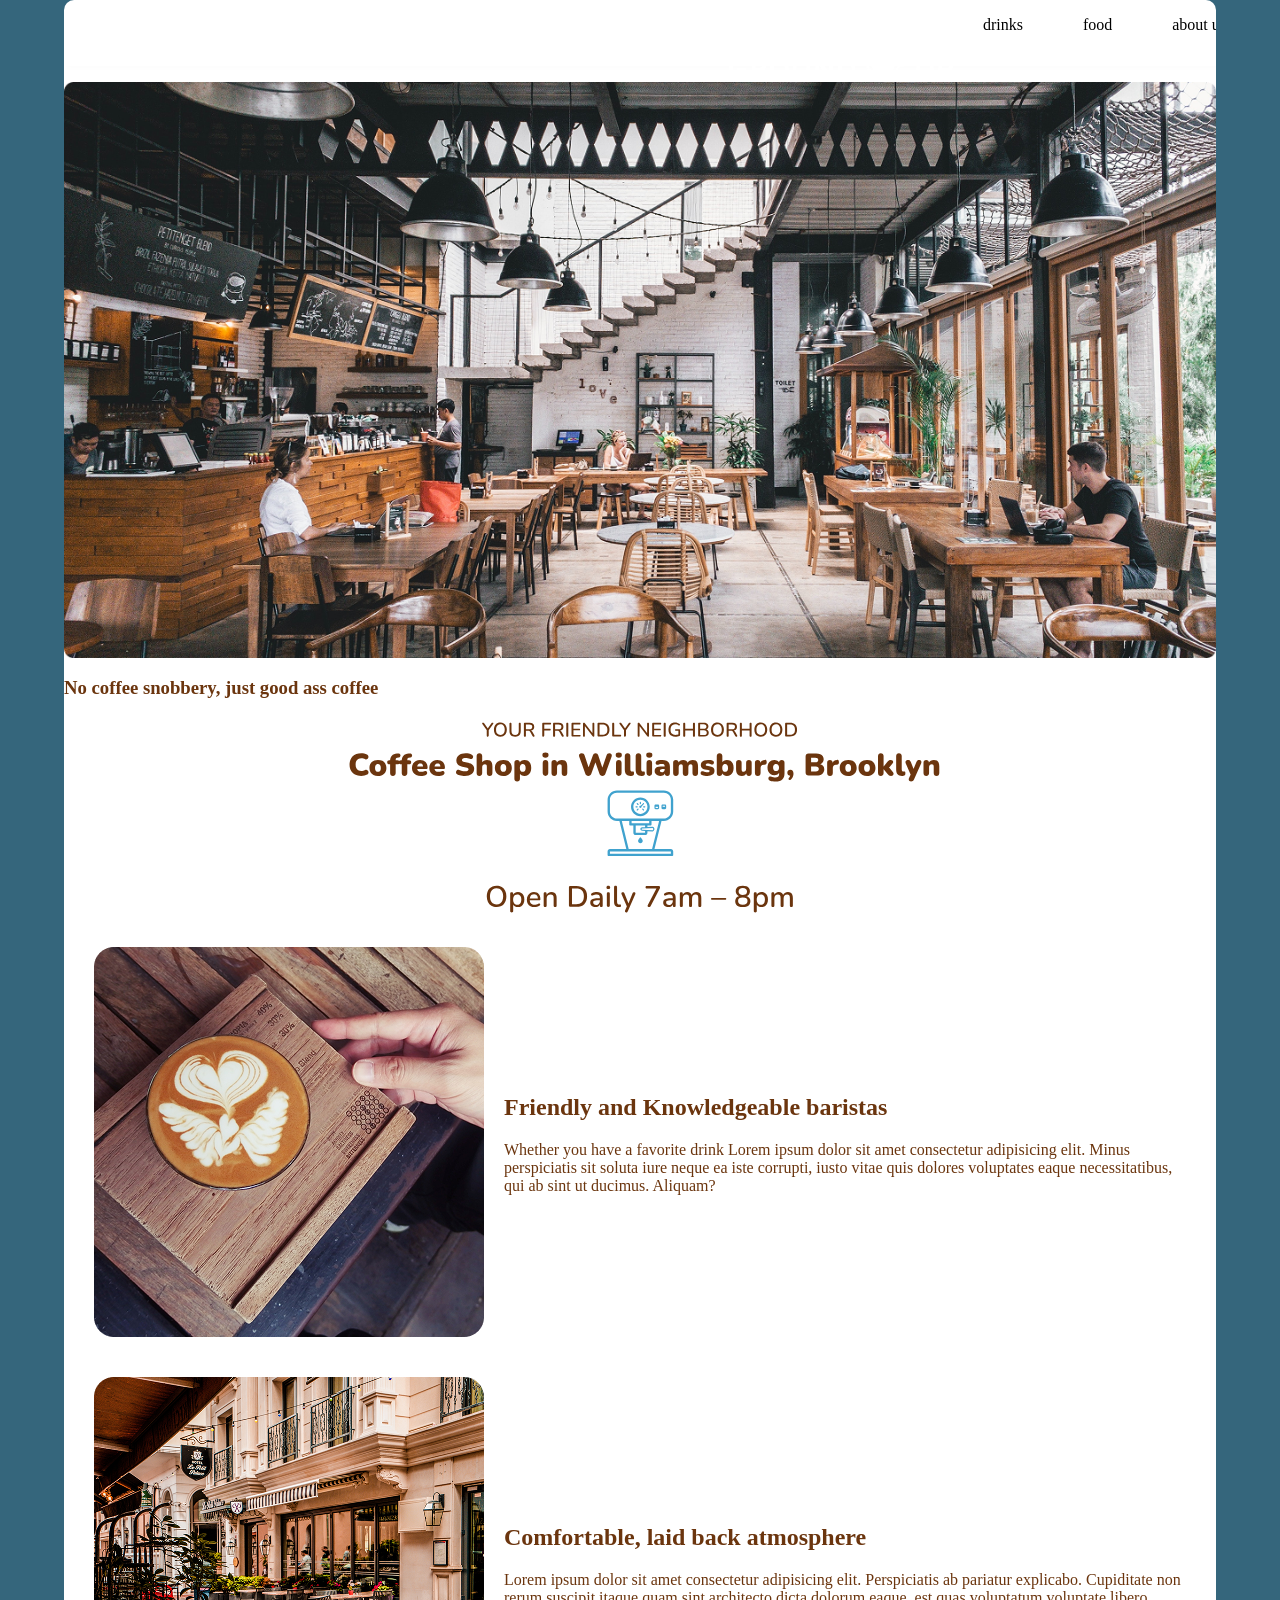
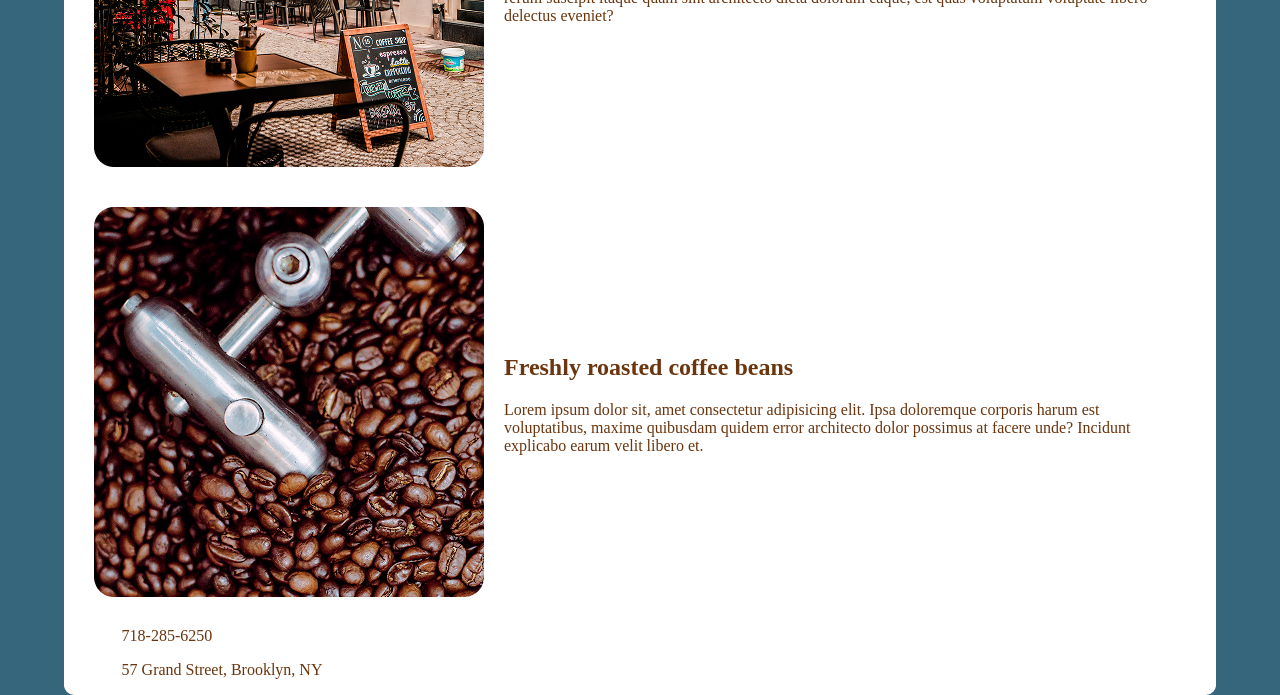
==== index.html @ 1047c2a0 "initial website push" ====
<!DOCTYPE html>
<html lang="">
  <head>
    <meta charset="utf-8">
    <title>Ground Up Coffee Shop</title>
      <link rel="stylesheet" href="main.css"
      <!-- javascript -->
    <script defer src="js/index.js"></script>

  </head>
  <body>
    <header></header>
    <main>

  <section class="page-frame">

    <nav>
<ul>
  <li><a href="index.html"><img src=images/logo.svg></a></li>
  <li><a href="drinks.html">drinks</a></li>
  <li><a href="food.html">food</a></li>
  <li><a href=about.html>about us</a></li>
</ul>
</nav>
  <section class="hero-header" >
    <img src="images/header-photo.png"/>
    <h1> No coffee snobbery, just good ass coffee</h1>
  </section>
<section class="sub-heading">
<img src="images/intro.svg" height="200px" />
</section>

  <section class="features">
    <div class="feature-item">
      <img src="images/barista-photo.png">
      <div>
        <h2 class="feature">Friendly and Knowledgeable baristas</h2>
        <p>Whether you have a favorite drink Lorem ipsum dolor sit amet consectetur adipisicing elit. Minus perspiciatis sit soluta iure neque ea iste corrupti, iusto vitae quis dolores voluptates eaque necessitatibus, qui ab sint ut ducimus. Aliquam?</p>
      </div>
    </div>
    <div class="feature-item">
      <img src="images/atmosphere-photo.png">
      <div>
        <h2 class="feature">Comfortable, laid back atmosphere</h2>
        <p>Lorem ipsum dolor sit amet consectetur adipisicing elit. Perspiciatis ab pariatur explicabo. Cupiditate non rerum suscipit itaque quam sint architecto dicta dolorum eaque, est quas voluptatum voluptate libero delectus eveniet?</p>
      </div>
    </div>
    <div class="feature-item">
      <img src="images/roasted-beans-photo.png">
      <div>
        <h2 class="feature"> Freshly roasted coffee beans</h2>
        <p>Lorem ipsum dolor sit, amet consectetur adipisicing elit. Ipsa doloremque corporis harum est voluptatibus, maxime quibusdam quidem error architecto dolor possimus at facere unde? Incidunt explicabo earum velit libero et.</p>
      </div>
    </div>
  </section>


 
    <footer>
<number>718-285-6250</number><p>57 Grand Street, Brooklyn, NY
</p>

    </footer>

    </section>
       </main>
  </body>
</html>
---- main.css ----
body {
    margin: 0;
    background-color: #35667C;
}
/* navigation */
nav{
    background-color: none;
    box-shadow: 3px 3px 5px rgba(0,0,0,.01);
}
nav ul{
    width: 100%;
    list-style: none;
    display: flex;
    justify-content: flex-end;
    align-items: center;
    text-decoration: none;
    border: 5px red;
}
nav li {
    height: 50px;

}

nav a{
    height: 100%;
    padding: 0 30px;
    text-decoration: none;
    align-items: center;
    color: black;

}
nav a:hover {
    background-color: none;
    color: aliceblue;
}

.sidebar {
    position: fixed;
    top: 0;
    right: 0;
    height: 100vh;
    width: 250px;
    z-index: 999;
    background-color: white;
    box-shadow: -10px 0 10px rgba(0,0,0,.01);
    display: flex; 
    flex-direction: column;
    align-items: flex-start;
    justify-content: flex-start;
}
/* other styling */
.hero-header img {
    display: block;
    width: 100%;
    max-width: 1300px;
    margin-left: auto;
    margin-right: auto;
}


.page-frame {
    height: auto;
    width: 90%;
    justify-items: center;
    margin-left: auto;
    margin-right: auto;
    color: #6B350E;
    background-color: #FFFFFF;
    border-radius: 10px;
    max-width: 1320px;
    overflow: hidden;
}
img {
    display: block;
    margin-left: auto;
    margin-right: auto;
    width: 100%;
    max-width: 800px; /*keeps the image to max size of the original */
}

.features {
    padding: 10px;
     justify-items: center;
    margin-left: auto;
    margin-right: auto;
    color: #6B350E;
    background-color: #FFFFFF;
}

.feature-item {
    display: flex;
    align-items: center;
    gap: 20px;
    padding: 20px;
}

.feature-item img {
    width: 40%;
    height: auto;
    max-height: 390px;
    flex-shrink: 1;
    margin: 0;
}

footer {
    align-items: center;
    width: 90%;
    margin-left: auto;
    margin-right: auto;
    
}
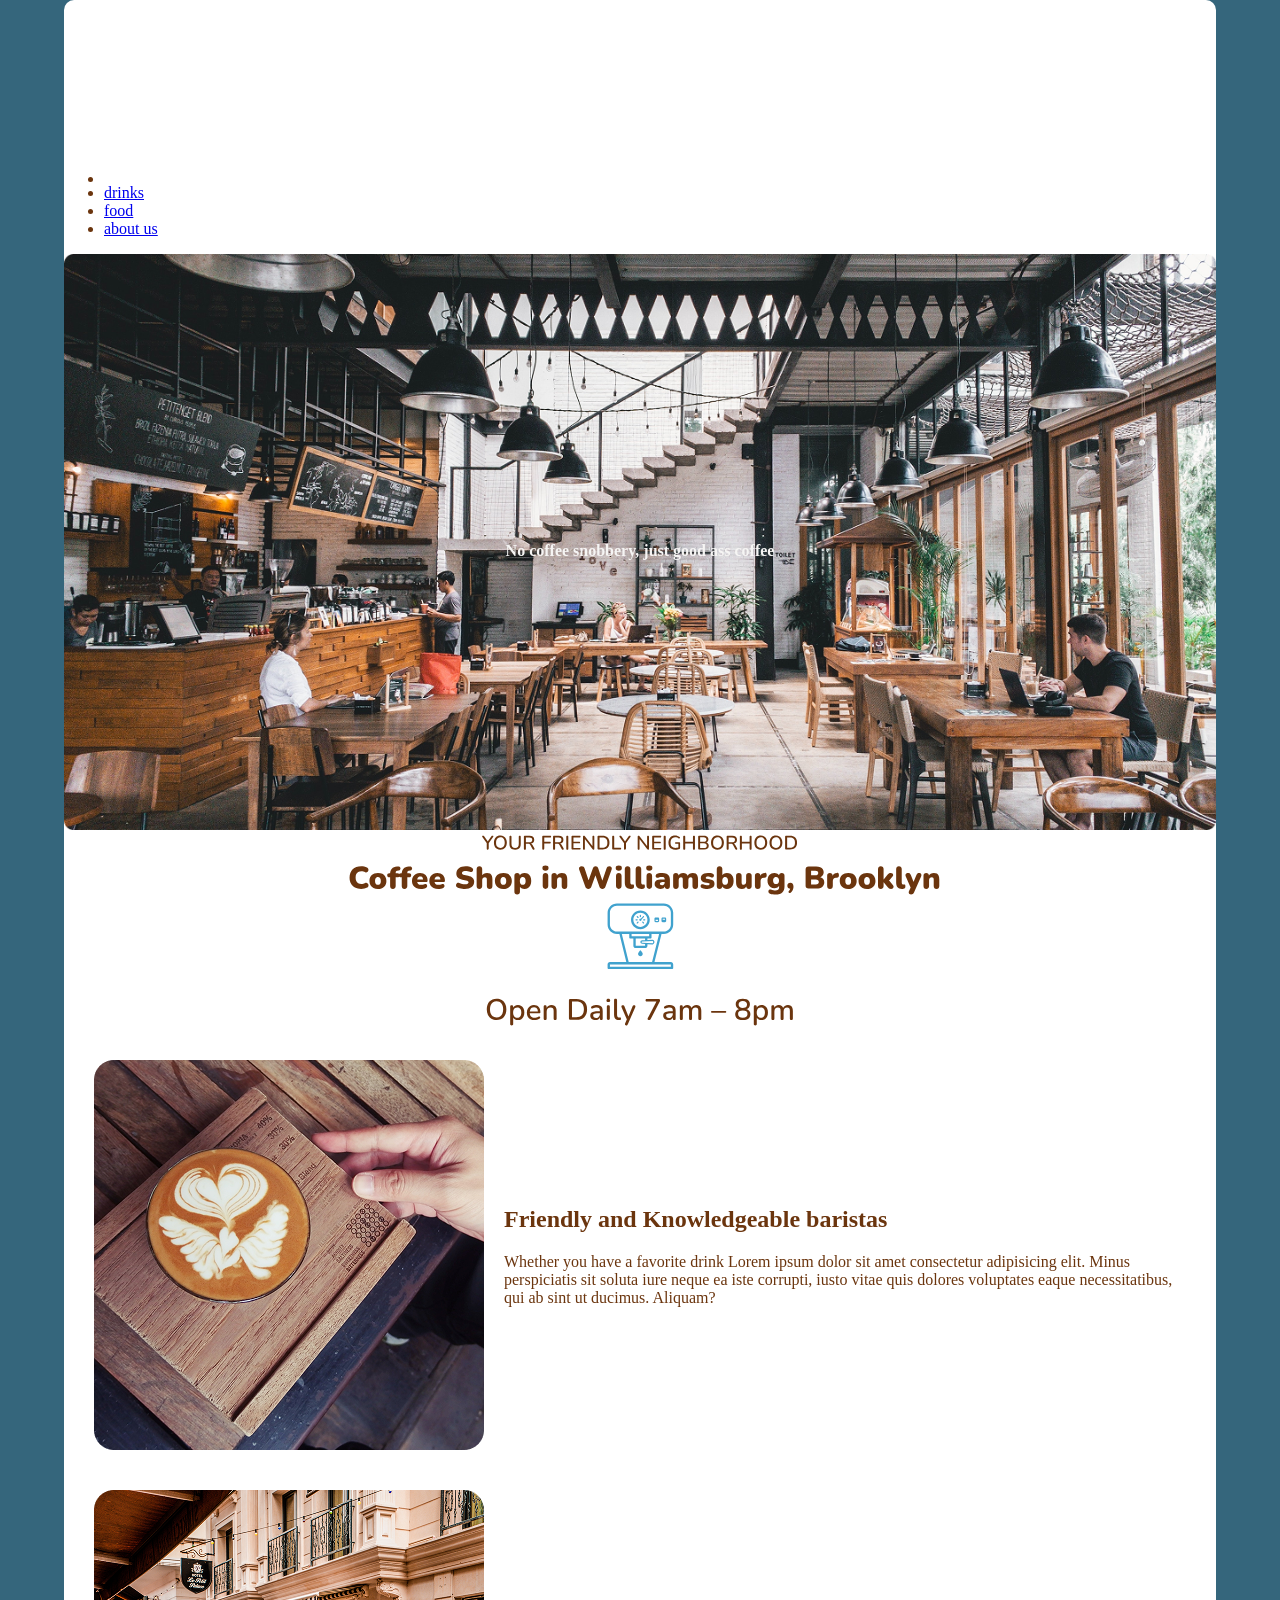
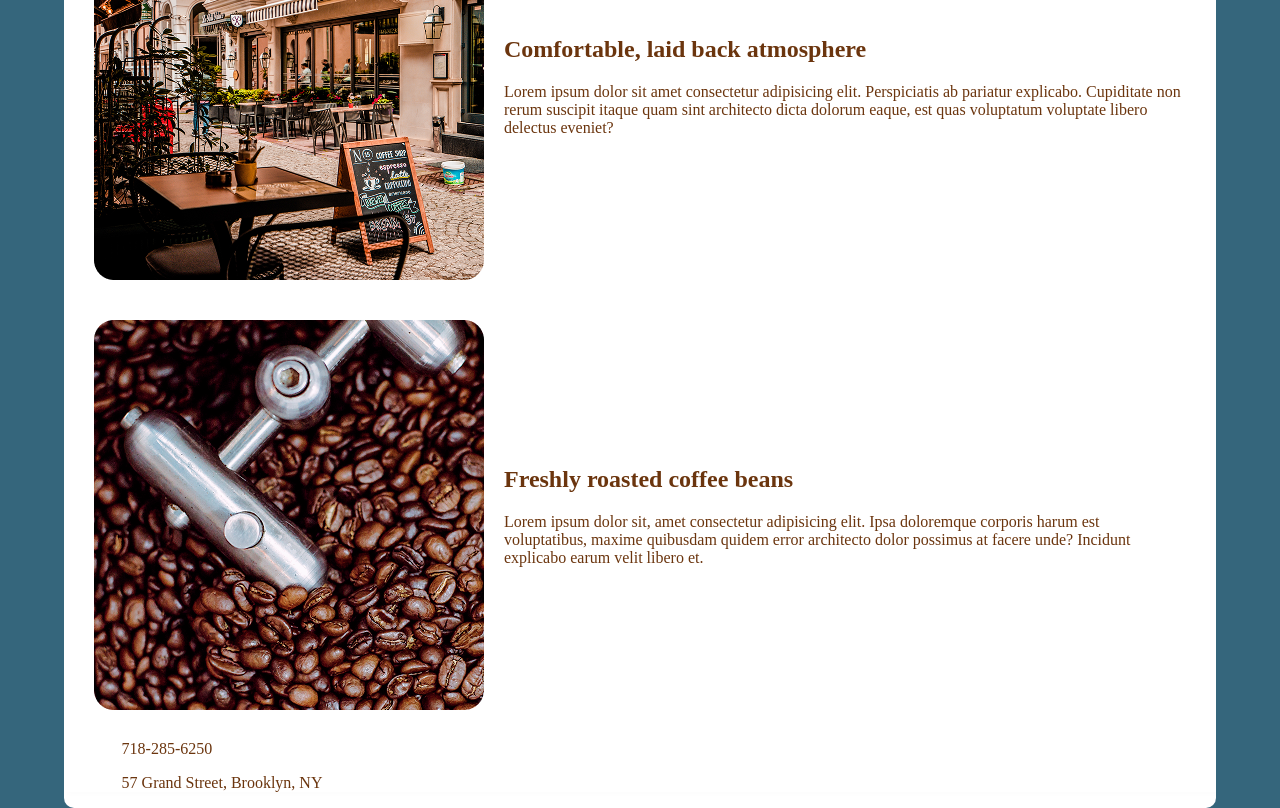
==== commit 368e6885: "h1 message over hero" ====
--- a/index.html
+++ b/index.html
@@ -9,19 +9,21 @@
 
   </head>
   <body>
-    <header></header>
+
     <main>
 
   <section class="page-frame">
-
-    <nav>
-<ul>
+    <header>
+      <ul>
   <li><a href="index.html"><img src=images/logo.svg></a></li>
   <li><a href="drinks.html">drinks</a></li>
   <li><a href="food.html">food</a></li>
   <li><a href=about.html>about us</a></li>
 </ul>
 </nav>
+    </header>
+    <nav>
+
   <section class="hero-header" >
     <img src="images/header-photo.png"/>
     <h1> No coffee snobbery, just good ass coffee</h1>
--- a/main.css
+++ b/main.css
@@ -49,6 +49,10 @@
     justify-content: flex-start;
 }
 /* other styling */
+.hero-header {
+    position: relative;
+}
+
 .hero-header img {
     display: block;
     width: 100%;
@@ -57,7 +61,26 @@
     margin-right: auto;
 }
 
+.hero-header h1 {
+    position: absolute;
+    top: 50%;
+    left: 50%;
+    transform: translate(-50%, -50%);
+    color: white;
+    text-align: center;
+    margin: 0;
+    width: 90%;
+}
 
+.hero-header h1{
+    position: absolute;
+    bottom: 40px;
+    color: rgba(246, 245, 244, 1);
+    left: 50%; /* moves it to the right */
+    transform: translateX(-50%);
+    text-align: center;
+    margin: 0;
+}
 .page-frame {
     height: auto;
     width: 90%;
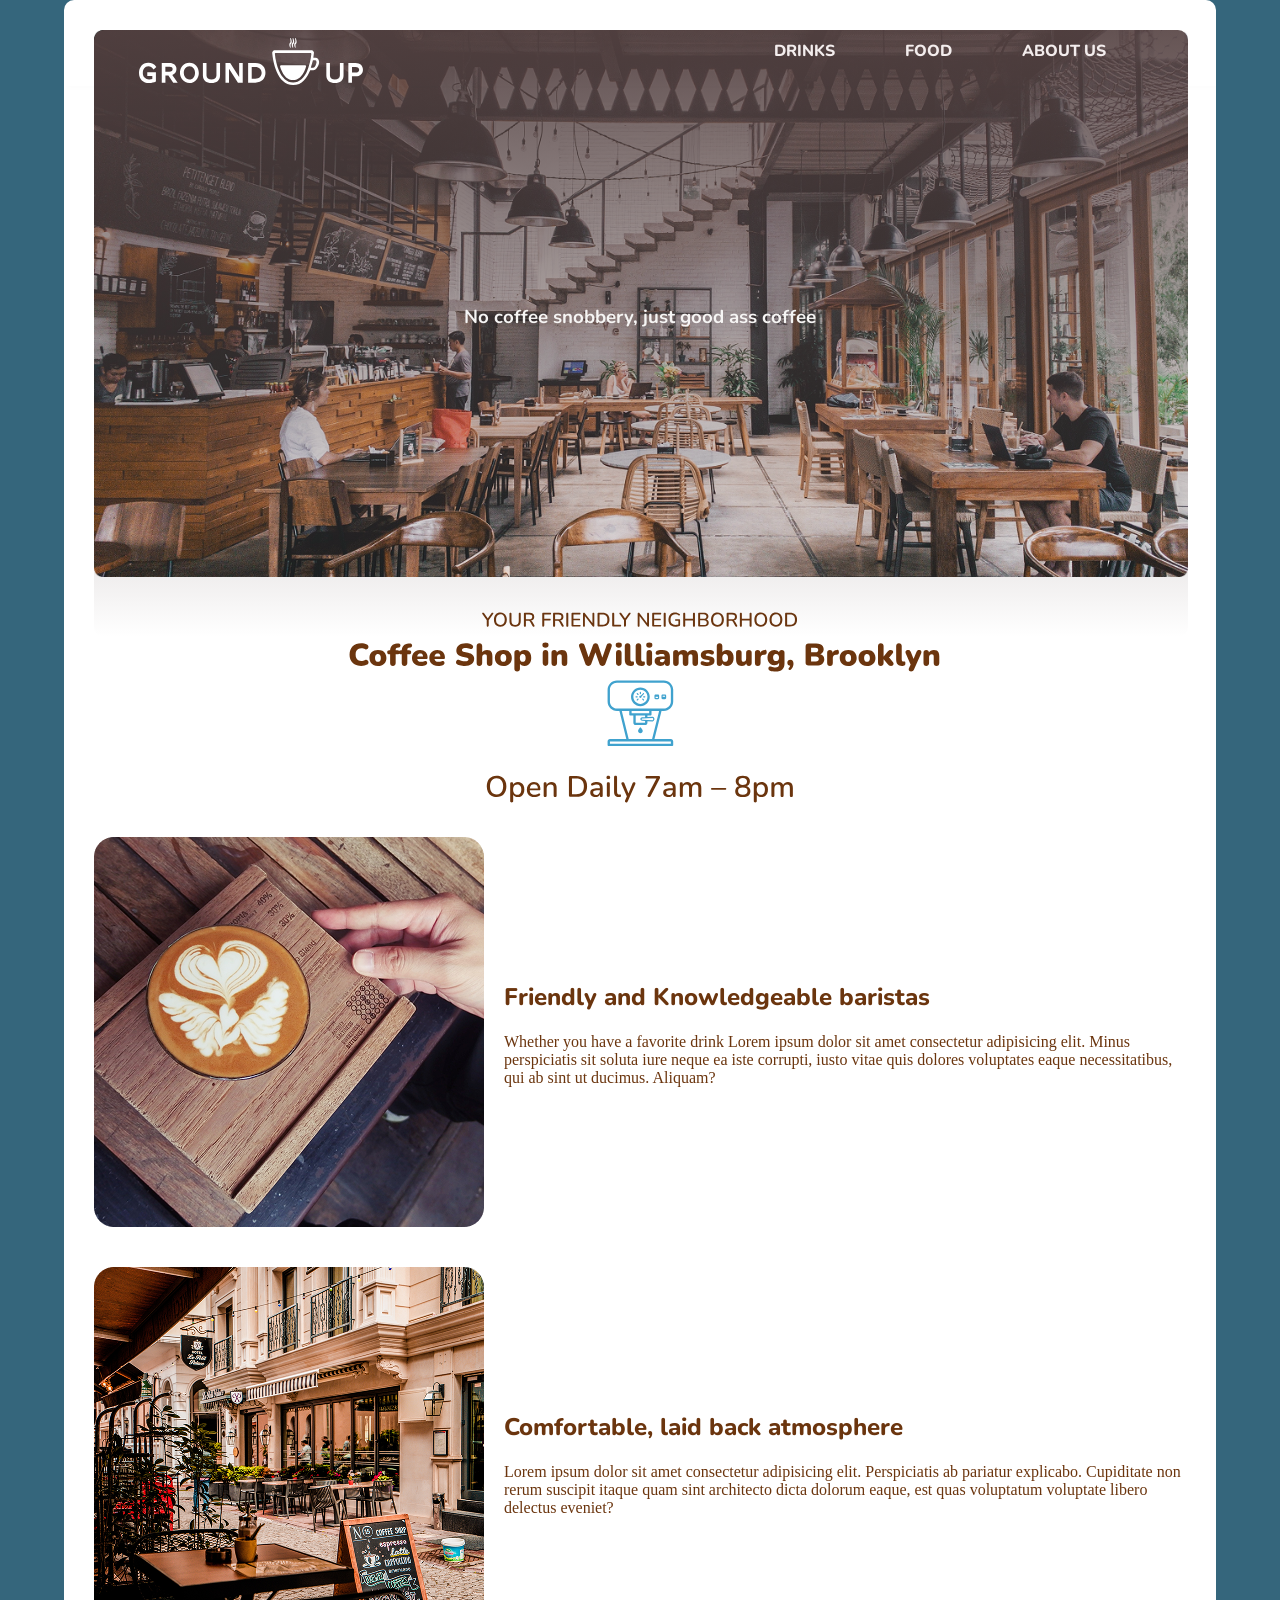
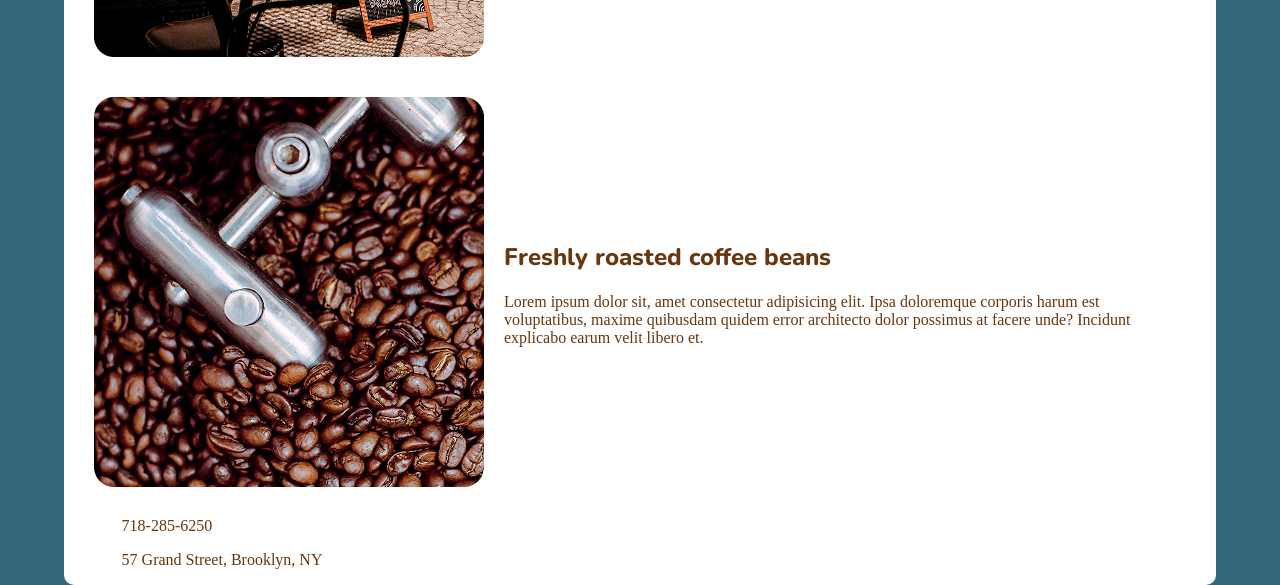
==== commit 008ad02d: "added styling to css" ====
--- a/index.html
+++ b/index.html
@@ -3,29 +3,34 @@
   <head>
     <meta charset="utf-8">
     <title>Ground Up Coffee Shop</title>
-      <link rel="stylesheet" href="main.css"
-      <!-- javascript -->
+      <link rel="stylesheet" href="main.css">
+    <!-- javascript goes here -->
     <script defer src="js/index.js"></script>
 
   </head>
   <body>
 
     <main>
-
+   
   <section class="page-frame">
-    <header>
+   <header>
+    <nav>
+    
       <ul>
-  <li><a href="index.html"><img src=images/logo.svg></a></li>
+  <li><a href="index.html"><img class="logo" src="images/logo.svg"></a></li>
   <li><a href="drinks.html">drinks</a></li>
   <li><a href="food.html">food</a></li>
-  <li><a href=about.html>about us</a></li>
+  <li><a href="about.html">about us</a></li>
 </ul>
 </nav>
     </header>
-    <nav>
+ 
 
   <section class="hero-header" >
-    <img src="images/header-photo.png"/>
+    <div class="hero-image-wrapper">
+      <div class="hero-color-overlay">
+      <img src="images/header-photo.png"/></div>
+    </div>
     <h1> No coffee snobbery, just good ass coffee</h1>
   </section>
 <section class="sub-heading">
--- a/main.css
+++ b/main.css
@@ -1,37 +1,56 @@
+@import url('https://fonts.googleapis.com/css2?family=Nunito:ital,wght@0,200..1000;1,200..1000&display=swap');
+
 body {
     margin: 0;
     background-color: #35667C;
 }
 /* navigation */
+header {
+    position: absolute;
+    top: 0;
+    left: 0;
+    width: 100%;
+    z-index: 10;
+}
 nav{
     background-color: none;
     box-shadow: 3px 3px 5px rgba(0,0,0,.01);
 }
 nav ul{
-    width: 100%;
+    width: 90%;
     list-style: none;
     display: flex;
-    justify-content: flex-end;
+    justify-content: center;
     align-items: center;
     text-decoration: none;
-    border: 5px red;
+    margin-right: 30px;
+    padding-right: 30px;
+    
 }
 nav li {
     height: 50px;
+       font-family: Nunito, sans-serif;
+       text-transform: uppercase;
 
 }
 
+nav li:first-child {
+    margin-right: auto;
+    padding-top: 20px;
+}
 nav a{
+    display: flex;
     height: 100%;
-    padding: 0 30px;
+    padding: 0 35px;
     text-decoration: none;
     align-items: center;
-    color: black;
+    color: rgb(243, 237, 237);
+    font-weight: 800;
 
 }
 nav a:hover {
     background-color: none;
-    color: aliceblue;
+    color: rgb(50, 119, 179);
 }
 
 .sidebar {
@@ -55,13 +74,31 @@
 
 .hero-header img {
     display: block;
-    width: 100%;
-    max-width: 1300px;
-    margin-left: auto;
-    margin-right: auto;
+      align-items: center;                                                                                                                                                                                                                                                                                       
+     width: 95%;                                                                                                                                                                                                                                                                                         
+      max-width: 1300px;                                                                                                                                                                                                                                                                                         
+      margin-left: auto;                                                                                                                                                                                                                                                                                       
+      margin-right: auto;                                                                                                                                                                                                                                                                                      
+      padding: 30px; 
 }
+  .hero-header::before {                                                                                                                                                                                                                                                                                                 
+      content: '';                                                                                                                                                                                                                                                                                                       
+      position: absolute;                                                                                                                                                                                                                                                                                                                                                                                                                                                                                                                                                                                    
+      width: 100%;
+      height: 100%;                                                                                                                                                                                                                                                                                                      
+      background: linear-gradient(to bottom, rgb(85, 66, 66, 0.9), rgba(0, 0, 0, 0));
+      width: 95%;
+      max-width: 1300px; 
+      
+      margin: 30px;
+      border-radius: 10px;
+      z-index: 1;                                                                                                                                                                                                                                                                                                        
+  }
+
 
 .hero-header h1 {
+    z-index: 2;
+    font-family: Nunito, sans-serif;
     position: absolute;
     top: 50%;
     left: 50%;
@@ -70,18 +107,20 @@
     text-align: center;
     margin: 0;
     width: 90%;
-}
+} 
 
 .hero-header h1{
     position: absolute;
-    bottom: 40px;
+    bottom: 400px;
     color: rgba(246, 245, 244, 1);
     left: 50%; /* moves it to the right */
     transform: translateX(-50%);
     text-align: center;
     margin: 0;
+
 }
 .page-frame {
+    position: relative;
     height: auto;
     width: 90%;
     justify-items: center;
@@ -90,7 +129,7 @@
     color: #6B350E;
     background-color: #FFFFFF;
     border-radius: 10px;
-    max-width: 1320px;
+    max-width: 1300px;
     overflow: hidden;
 }
 img {
@@ -101,6 +140,13 @@
     max-width: 800px; /*keeps the image to max size of the original */
 }
 
+h2 {
+    font-family: Nunito, sans-serif;
+    font-weight: 800;
+}
+.page-frame {
+    background-color: linear-gradient #d3ebf6;
+}
 .features {
     padding: 10px;
      justify-items: center;
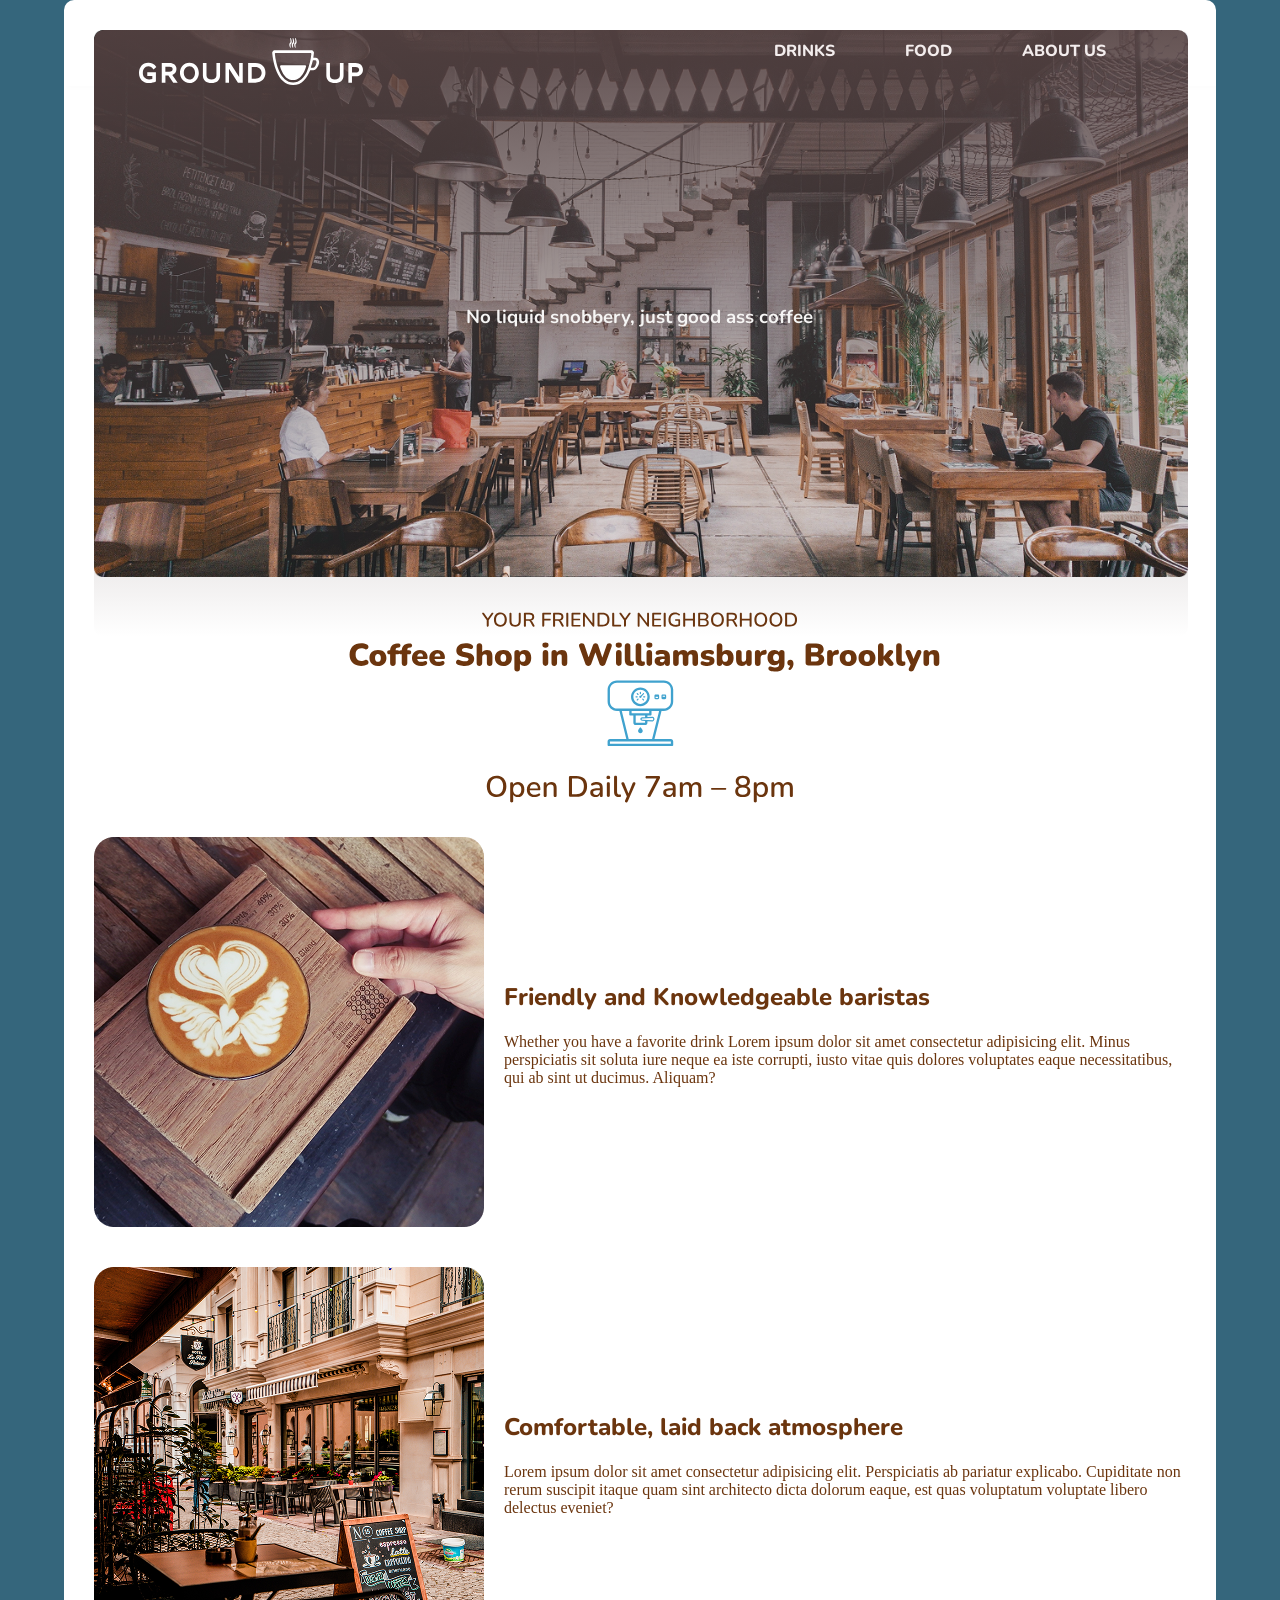
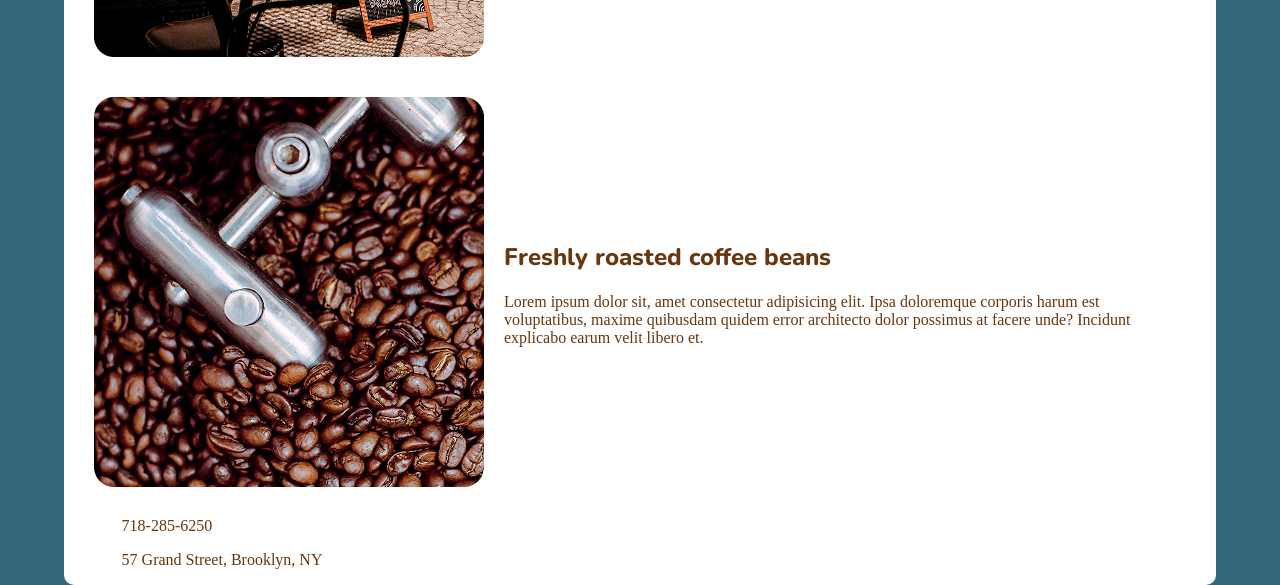
==== commit 8e9e009a: "trying another format with header - didn't work" ====
--- a/index.html
+++ b/index.html
@@ -31,7 +31,7 @@
       <div class="hero-color-overlay">
       <img src="images/header-photo.png"/></div>
     </div>
-    <h1> No coffee snobbery, just good ass coffee</h1>
+    <h1> No liquid snobbery, just good ass coffee</h1>
   </section>
 <section class="sub-heading">
 <img src="images/intro.svg" height="200px" />
--- a/main.css
+++ b/main.css
@@ -11,7 +11,17 @@
     left: 0;
     width: 100%;
     z-index: 10;
-}
+} 
+
+/* header {
+background: 
+url (images/header-photo.png)
+linear gradient (to bottom, rgba(74, 36, 9, 100), rgba (0, 0, 0, 0)
+padding: 25%; 
+color: white; 
+} */
+
+
 nav{
     background-color: none;
     box-shadow: 3px 3px 5px rgba(0,0,0,.01);
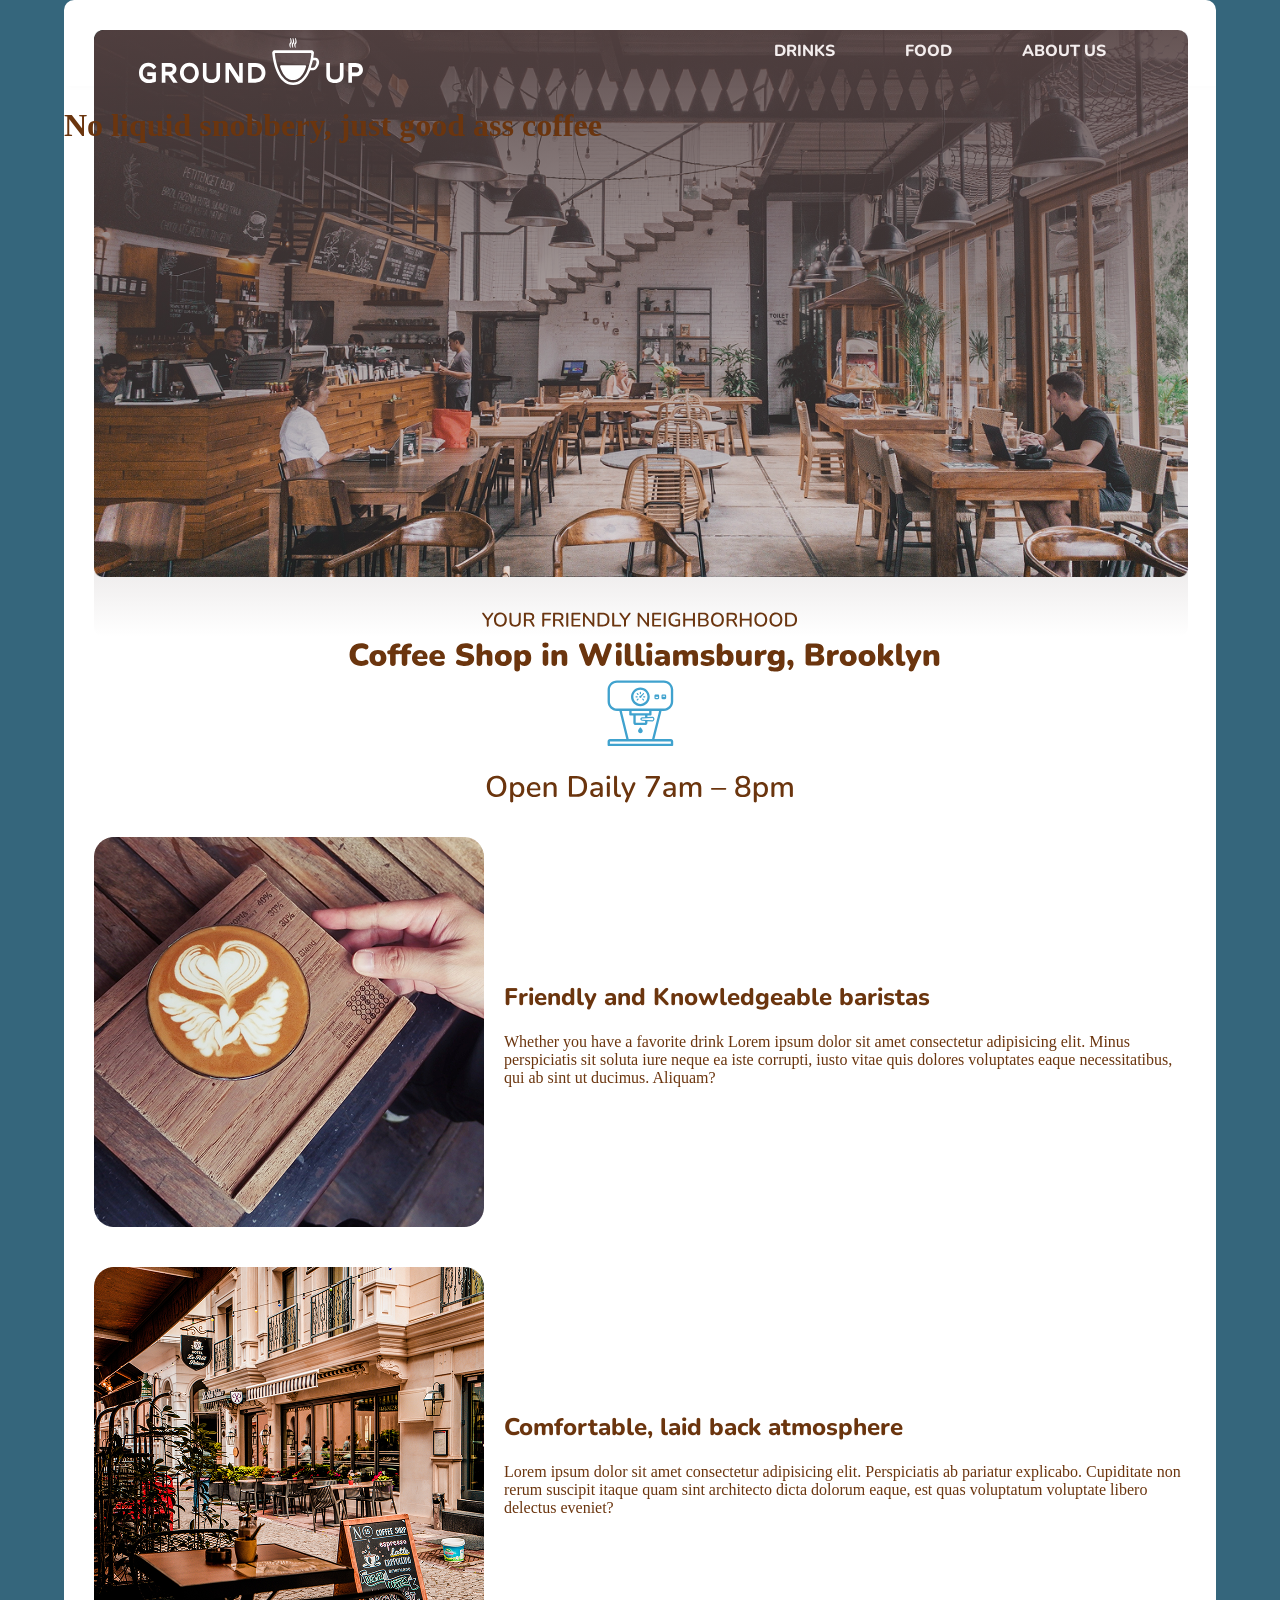
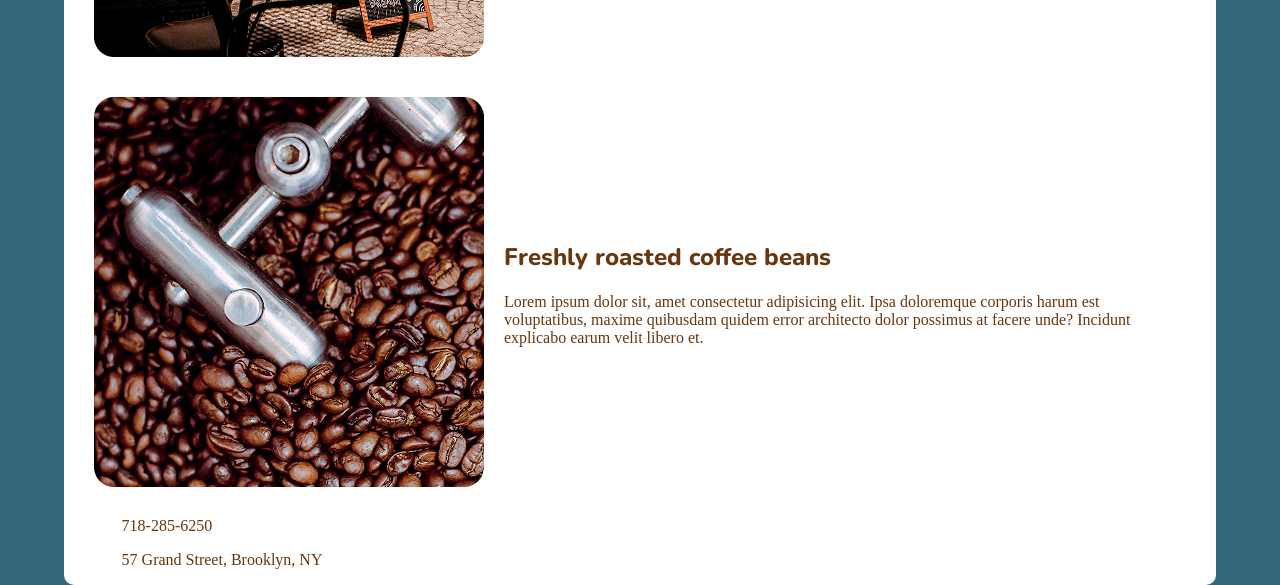
==== commit 0eedd333: "test" ====
--- a/index.html
+++ b/index.html
@@ -12,7 +12,7 @@
 
     <main>
    
-  <section class="page-frame">
+  <div class="page-frame">
    <header>
     <nav>
     
@@ -23,6 +23,7 @@
   <li><a href="about.html">about us</a></li>
 </ul>
 </nav>
+ <h1> No liquid snobbery, just good ass coffee</h1>
     </header>
  
 
@@ -31,7 +32,7 @@
       <div class="hero-color-overlay">
       <img src="images/header-photo.png"/></div>
     </div>
-    <h1> No liquid snobbery, just good ass coffee</h1>
+   
   </section>
 <section class="sub-heading">
 <img src="images/intro.svg" height="200px" />
@@ -69,7 +70,7 @@
 
     </footer>
 
-    </section>
+  </div>
        </main>
   </body>
 </html>
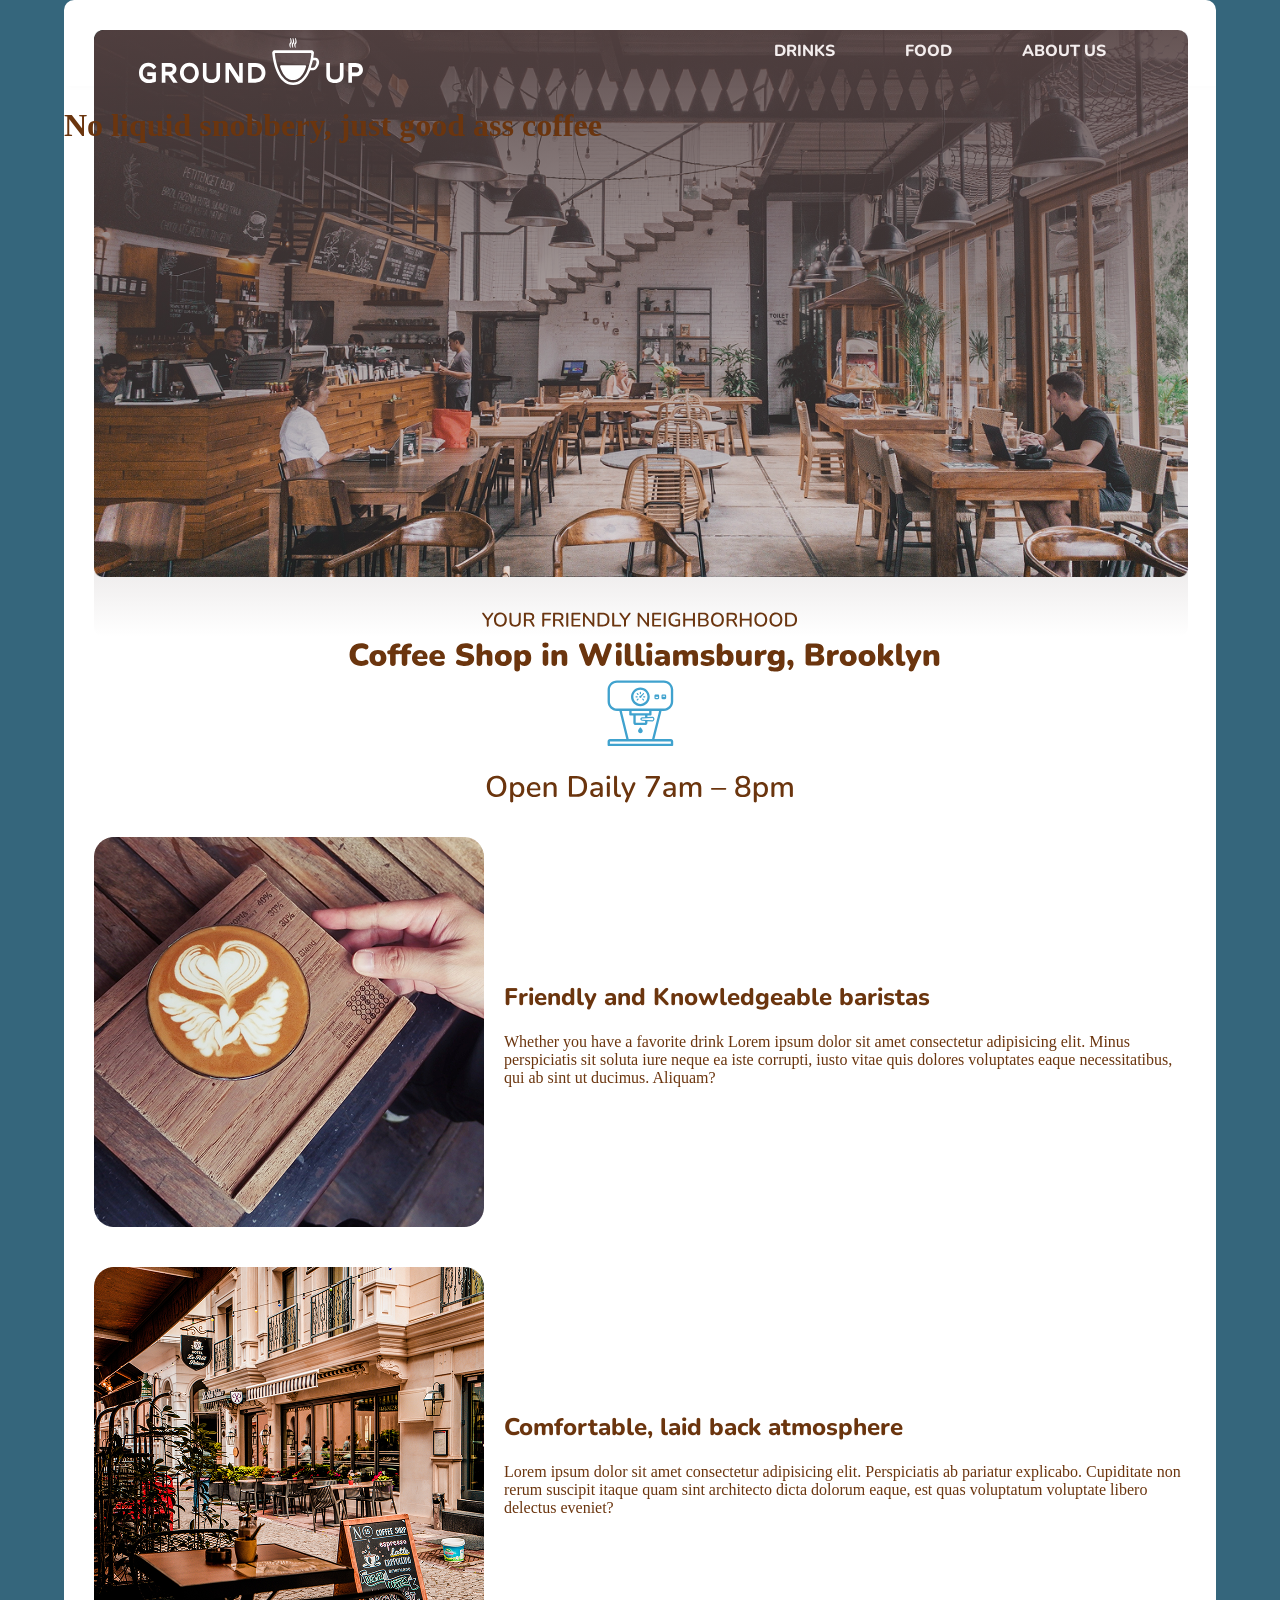
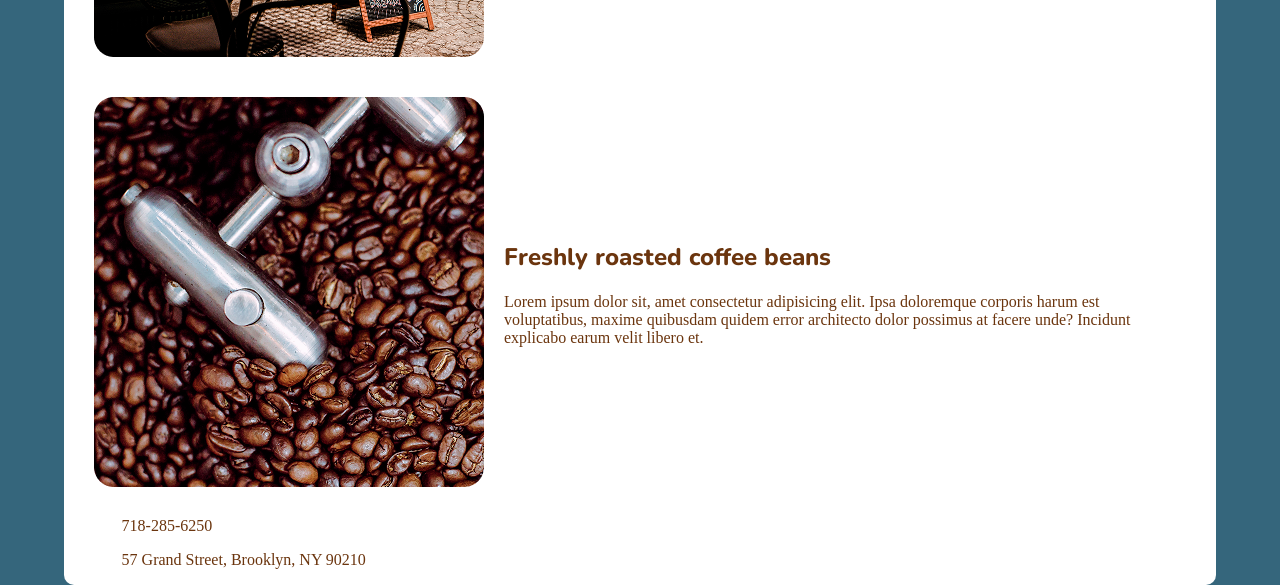
==== commit b371cf41: "small changes to address, doing a redo on the banner ad" ====
--- a/index.html
+++ b/index.html
@@ -65,7 +65,7 @@
 
  
     <footer>
-<number>718-285-6250</number><p>57 Grand Street, Brooklyn, NY
+<number>718-285-6250</number><p>57 Grand Street, Brooklyn, NY 90210
 </p>
 
     </footer>
--- a/main.css
+++ b/main.css
@@ -1,4 +1,5 @@
 @import url('https://fonts.googleapis.com/css2?family=Nunito:ital,wght@0,200..1000;1,200..1000&display=swap');
+
 
 body {
     margin: 0;
@@ -106,7 +107,7 @@
   }
 
 
-.hero-header h1 {
+/* .hero-header h1 {
     z-index: 2;
     font-family: Nunito, sans-serif;
     position: absolute;
@@ -123,12 +124,12 @@
     position: absolute;
     bottom: 400px;
     color: rgba(246, 245, 244, 1);
-    left: 50%; /* moves it to the right */
+    left: 50%; 
     transform: translateX(-50%);
     text-align: center;
-    margin: 0;
+    margin: 0; 
 
-}
+} */
 .page-frame {
     position: relative;
     height: auto;
